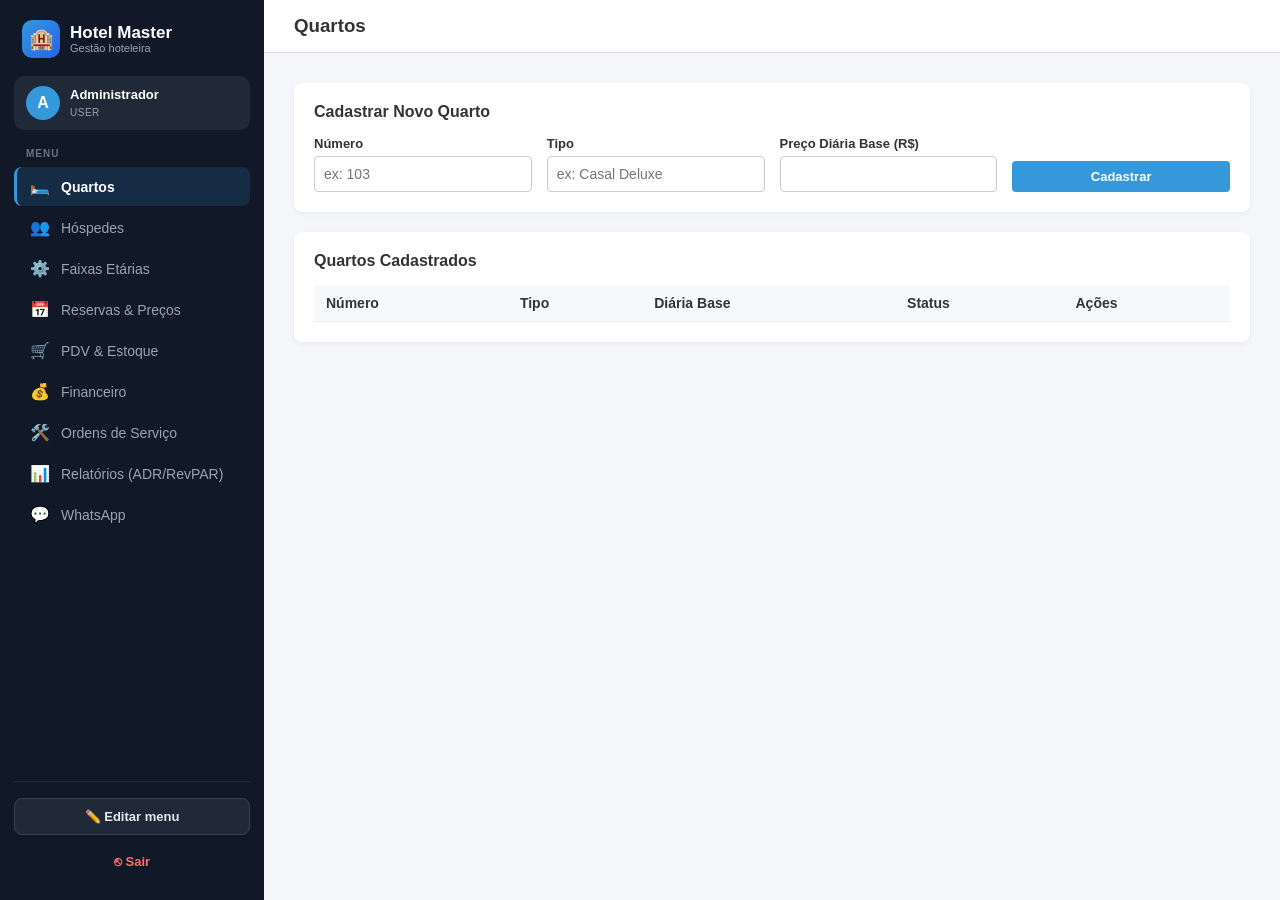
==== Projeto (não deletar)/index.html @ f392bd5d "Add files via upload "PROJETO"" ====
<!DOCTYPE html>
<html lang="pt-BR">
<head>
    <meta charset="UTF-8">
    <meta name="viewport" content="width=device-width, initial-scale=1.0">
    <title>Hotel Master - Gestão Completa</title>
    <style>
        * { box-sizing: border-box; margin: 0; padding: 0; font-family: 'Segoe UI', Tahoma, Geneva, Verdana, sans-serif; }
        body { display: flex; background: #f4f6f9; color: #333; height: 100vh; overflow: hidden; }
        /* ===== Sidebar ===== */
        .sidebar { width: 264px; background: #111827; color: #fff; display: flex; flex-direction: column; padding: 20px 14px; overflow-y: auto; flex-shrink: 0; }
        .brand { display: flex; align-items: center; gap: 10px; padding: 0 8px 18px; }
        .brand-icon { width: 38px; height: 38px; border-radius: 10px; background: linear-gradient(135deg, #3498db, #2563eb); display: flex; align-items: center; justify-content: center; font-size: 20px; }
        .brand-text { font-size: 17px; font-weight: 700; line-height: 1.15; }
        .brand-text small { display: block; font-size: 11px; font-weight: 400; color: #9ca3af; }
        .user-card { display: flex; align-items: center; gap: 10px; background: #1f2937; padding: 10px 12px; border-radius: 10px; margin-bottom: 18px; }
        .user-card .avatar { width: 34px; height: 34px; border-radius: 50%; background: #3498db; display: flex; align-items: center; justify-content: center; font-weight: 700; }
        .user-card strong { font-size: 13px; display: block; }
        .user-card span { font-size: 10px; color: #9ca3af; letter-spacing: .5px; }
        .menu-titulo { font-size: 10px; font-weight: 700; letter-spacing: 1px; text-transform: uppercase; color: #6b7280; padding: 0 12px 8px; }

        .sidebar nav { display: flex; flex-direction: column; gap: 2px; }
        .sidebar nav a { display: flex; align-items: center; gap: 10px; color: #9ca3af; text-decoration: none; padding: 10px 12px; border-radius: 8px; border-left: 3px solid transparent; transition: background .15s, color .15s; font-size: 14px; cursor: pointer; user-select: none; }
        .sidebar nav a:hover { background: #1f2937; color: #fff; }
        .sidebar nav a.active { background: rgba(52,152,219,.16); color: #fff; border-left-color: #3498db; font-weight: 600; }
        .sidebar nav a.oculto { opacity: .45; font-style: italic; }
        .menu-icone { width: 22px; text-align: center; font-size: 16px; }
        .menu-nome { flex: 1; white-space: nowrap; overflow: hidden; text-overflow: ellipsis; }

        /* Controles só aparecem no modo de edição */
        .menu-controls { display: none; gap: 3px; }
        .sidebar.editando .menu-controls { display: flex; }
        .menu-btn { background: rgba(255,255,255,.1); border: none; color: #fff; width: 22px; height: 22px; border-radius: 5px; font-size: 11px; cursor: pointer; display: flex; align-items: center; justify-content: center; }
        .menu-btn:hover:not(:disabled) { background: rgba(255,255,255,.3); }
        .menu-btn:disabled { opacity: .25; cursor: default; }

        .sidebar-footer { margin-top: auto; padding-top: 16px; border-top: 1px solid #1f2937; display: flex; flex-direction: column; gap: 8px; }
        .btn-menu-editar, .btn-menu-restaurar, .btn-sair { width: 100%; padding: 10px; border-radius: 8px; font-size: 13px; font-weight: 600; cursor: pointer; text-align: center; text-decoration: none; border: 1px solid transparent; }
        .btn-menu-editar { background: #1f2937; color: #e5e7eb; border-color: #374151; }
        .btn-menu-editar:hover { background: #374151; }
        .sidebar.editando .btn-menu-editar { background: #3498db; color: #fff; border-color: #3498db; }
        .btn-menu-restaurar { background: transparent; color: #9ca3af; border-color: #374151; font-size: 12px; }
        .btn-menu-restaurar:hover { color: #fff; border-color: #6b7280; }
        .btn-sair { background: transparent; color: #f87171; }
        .btn-sair:hover { background: rgba(248,113,113,.12); }

        .main-content { flex: 1; display: flex; flex-direction: column; overflow-y: auto; }
        header { background: white; padding: 15px 30px; border-bottom: 1px solid #ddd; display: flex; justify-content: space-between; align-items: center; }
        .content-body { padding: 30px; }
        .tab-content { display: none; }
        .tab-content.active { display: block; }
        .card { background: white; padding: 20px; border-radius: 8px; box-shadow: 0 2px 5px rgba(0,0,0,0.05); margin-bottom: 20px; }
        table { width: 100%; border-collapse: collapse; margin-top: 15px; background: white; }
        th, td { padding: 10px 12px; text-align: left; border-bottom: 1px solid #eee; font-size: 14px; }
        th { background: #f8f9fa; color: #333; }
        .badge { padding: 5px 10px; border-radius: 20px; font-size: 11px; font-weight: bold; }
        .badge.disponivel { background: #d4edda; color: #155724; }
        .badge.ocupado { background: #fff3cd; color: #856404; }
        .badge.pendente { background: #f8d7da; color: #721c24; }
        .btn { padding: 8px 14px; border: none; border-radius: 4px; cursor: pointer; font-weight: bold; font-size: 13px; }
        .btn-danger { background: #e74c3c; color: white; }
        .btn-primary { background: #3498db; color: white; }
        .btn-success { background: #2ecc71; color: white; }
        .btn-secondary { background: #7f8c8d; color: white; }
        .form-grid { display: grid; grid-template-columns: repeat(auto-fit, minmax(200px, 1fr)); gap: 15px; margin-top: 15px; }
        .form-group { display: flex; flex-direction: column; }
        .form-group label { margin-bottom: 5px; font-weight: 600; font-size: 13px; }
        .form-group input, .form-group select { padding: 9px; border: 1px solid #ccc; border-radius: 4px; font-size: 14px; width: 100%; }
        .metrics-grid { display: grid; grid-template-columns: repeat(auto-fit, minmax(180px, 1fr)); gap: 15px; margin-top: 15px; }
        .metric-card { background: #f8f9fa; padding: 15px; border-radius: 6px; border-left: 4px solid #3498db; }
        .metric-card h5 { color: #666; font-size: 12px; margin-bottom: 5px; }
        .metric-card p { font-size: 20px; font-weight: bold; color: #333; }
    </style>
</head>
<body>
    <div class="sidebar" id="sidebar">
        <div class="brand">
            <div class="brand-icon">🏨</div>
            <div class="brand-text">Hotel Master<small>Gestão hoteleira</small></div>
        </div>
        <div class="user-card">
            <div class="avatar">A</div>
            <div><strong>Administrador</strong><span>USER</span></div>
        </div>

        <div class="menu-titulo">Menu</div>
        <nav id="menu-lateral">
            <!-- Gerado dinamicamente -->
        </nav>

        <div class="sidebar-footer">
            <button type="button" id="btn-editar-menu" class="btn-menu-editar" onclick="alternarEdicaoMenu()">✏️ Editar menu</button>
            <button type="button" id="btn-restaurar-menu" class="btn-menu-restaurar" style="display:none;" onclick="restaurarMenuPadrao()">↺ Restaurar padrão</button>
            <a href="/logout" class="btn-sair">⎋ Sair</a>
        </div>
    </div>


    <div class="main-content">
        <header>
            <h3 id="page-title">Gerenciamento de Quartos</h3>
        </header>
        <div class="content-body">
            
            <!-- ABA QUARTOS -->
            <div id="tab-quartos" class="tab-content active">
                <div class="card">
                    <h4>Cadastrar Novo Quarto</h4>
                    <form id="form-quarto" onsubmit="criarQuarto(event)" class="form-grid">
                        <div class="form-group"><label>Número</label><input type="text" id="q-numero" placeholder="ex: 103" required></div>
                        <div class="form-group"><label>Tipo</label><input type="text" id="q-tipo" placeholder="ex: Casal Deluxe" required></div>
                        <div class="form-group"><label>Preço Diária Base (R$)</label><input type="number" step="0.01" id="q-preco" required></div>
                        <div class="form-group" style="justify-content: flex-end;"><button type="submit" class="btn btn-primary" style="margin-top: 22px;">Cadastrar</button></div>
                    </form>
                </div>
                <div class="card">
                    <h4>Quartos Cadastrados</h4>
                    <table>
                        <thead><tr><th>Número</th><th>Tipo</th><th>Diária Base</th><th>Status</th><th>Ações</th></tr></thead>
                        <tbody id="tabela-quartos"></tbody>
                    </table>
                </div>
            </div>

            <!-- ABA HÓSPEDES -->
            <div id="tab-hospedes" class="tab-content">
                <div class="card">
                    <h4>Novo Hóspede</h4>
                    <form id="form-hospede" onsubmit="criarHospede(event)" class="form-grid">
                        <div class="form-group"><label>Nome</label><input type="text" id="h-nome" required></div>
                        <div class="form-group"><label>Documento</label><input type="text" id="h-doc"></div>
                        <div class="form-group"><label>Telefone</label><input type="text" id="h-tel"></div>
                        <div class="form-group"><label>E-mail</label><input type="email" id="h-email"></div>
                        <div class="form-group" style="grid-column: span 2;"><button type="submit" class="btn btn-primary">Salvar Hóspede</button></div>
                    </form>
                </div>
                <div class="card">
                    <h4>Hóspedes Cadastrados</h4>
                    <table>
                        <thead><tr><th>Nome</th><th>Documento</th><th>Telefone</th><th>E-mail</th></tr></thead>
                        <tbody id="tabela-hospedes"></tbody>
                    </table>
                </div>
            </div>

            <!-- ABA FAIXAS ETÁRIAS -->
            <div id="tab-faixas" class="tab-content">
                <div class="card">
                    <h4>Cadastrar Faixa Etária</h4>
                    <form id="form-faixa" onsubmit="criarFaixa(event)" class="form-grid">
                        <div class="form-group"><label>Nome (ex: Criança, Adulto, Idoso)</label><input type="text" id="fe-nome" required></div>
                        <div class="form-group"><label>Idade Mínima</label><input type="number" id="fe-min" required></div>
                        <div class="form-group"><label>Idade Máxima</label><input type="number" id="fe-max" required></div>
                        <div class="form-group"><label>Multiplicador de Preço (ex: 0.5 = 50%)</label><input type="number" step="0.01" id="fe-mult" value="1.0" required></div>
                        <div class="form-group" style="justify-content: flex-end;"><button type="submit" class="btn btn-primary" style="margin-top: 22px;">Salvar Faixa</button></div>
                    </form>
                </div>
                <div class="card">
                    <h4>Faixas Etárias Cadastradas</h4>
                    <table>
                        <thead><tr><th>Nome</th><th>Idade</th><th>Multiplicador</th><th>Ações</th></tr></thead>
                        <tbody id="tabela-faixas"></tbody>
                    </table>
                </div>
            </div>

            <!-- ABA RESERVAS -->
            <div id="tab-reservas" class="tab-content">
                <div class="card">
                    <h4>Efetuar Reserva (Com Pessoas e Preços)</h4>
                    <form id="form-reserva" onsubmit="criarReserva(event)" class="form-grid">
                        <div class="form-group"><label>ID Hóspede Principal</label><input type="number" id="r-hospede-id" required></div>
                        <div class="form-group"><label>Número do Quarto</label><input type="text" id="r-quarto-num" required></div>
                        <div class="form-group"><label>Check-in</label><input type="date" id="r-checkin" required></div>
                        <div class="form-group"><label>Check-out</label><input type="date" id="r-checkout" required></div>
                        <div class="form-group"><label>Quantidade de Diárias</label><input type="number" id="r-diarias" value="1" required></div>
                        <div class="form-group" style="grid-column: span 2;">
                            <label>Composição de Hóspedes por Faixa Etária</label>
                            <div id="container-faixas-reserva" style="display: flex; gap: 15px; margin-top: 8px; flex-wrap: wrap;"></div>
                        </div>
                        <div class="form-group" style="grid-column: span 2;"><button type="submit" class="btn btn-primary">Calcular e Salvar Reserva</button></div>
                    </form>
                </div>
                <div class="card">
                    <h4>Lista de Reservas</h4>
                    <table>
                        <thead><tr><th>ID</th><th>Hóspede ID</th><th>Quarto</th><th>Check-in / Out</th><th>Composição</th><th>Diárias</th><th>Total (R$)</th><th>Status</th></tr></thead>
                        <tbody id="tabela-reservas"></tbody>
                    </table>
                </div>
            </div>

            <!-- ABA ESTOQUE & PDV -->
            <div id="tab-estoque" class="tab-content">
                <div class="card">
                    <h4>Adicionar Produto ao Estoque / PDV</h4>
                    <form id="form-estoque" onsubmit="criarEstoque(event)" class="form-grid">
                        <div class="form-group"><label>Nome do Item</label><input type="text" id="e-item" required></div>
                        <div class="form-group"><label>Categoria</label><input type="text" id="e-cat" required></div>
                        <div class="form-group"><label>Quantidade</label><input type="number" id="e-qtd" required></div>
                        <div class="form-group"><label>Preço Unitário (R$)</label><input type="number" step="0.01" id="e-preco" required></div>
                        <div class="form-group" style="justify-content: flex-end;"><button type="submit" class="btn btn-primary" style="margin-top: 22px;">Adicionar</button></div>
                    </form>
                </div>
                <div class="card">
                    <h4>Itens em Estoque</h4>
                    <table>
                        <thead><tr><th>Item</th><th>Categoria</th><th>Quantidade</th><th>Preço Unitário</th><th>Ações</th></tr></thead>
                        <tbody id="tabela-estoque"></tbody>
                    </table>
                </div>
            </div>

            <!-- ABA FINANCEIRO -->
            <div id="tab-financeiro" class="tab-content">
                <div class="card">
                    <h4>Novo Lançamento Financeiro (Caixa)</h4>
                    <form id="form-financeiro" onsubmit="criarFinanceiro(event)" class="form-grid">
                        <div class="form-group">
                            <label>Tipo</label>
                            <select id="f-tipo"><option value="ENTRADA">ENTRADA</option><option value="SAIDA">SAÍDA</option></select>
                        </div>
                        <div class="form-group"><label>Descrição</label><input type="text" id="f-desc" required></div>
                        <div class="form-group"><label>Valor (R$)</label><input type="number" step="0.01" id="f-valor" required></div>
                        <div class="form-group"><label>Categoria</label><input type="text" id="f-cat" value="Geral" required></div>
                        <div class="form-group" style="justify-content: flex-end;"><button type="submit" class="btn btn-primary" style="margin-top: 22px;">Lançar</button></div>
                    </form>
                </div>
                <div class="card">
                    <h4>Fluxo de Caixa</h4>
                    <table>
                        <thead><tr><th>Data</th><th>Tipo</th><th>Descrição</th><th>Categoria</th><th>Valor</th></tr></thead>
                        <tbody id="tabela-financeiro"></tbody>
                    </table>
                </div>
            </div>

            <!-- ABA ORDENS DE SERVIÇO -->
            <div id="tab-ordens" class="tab-content">
                <div class="card">
                    <h4>Nova Ordem de Serviço</h4>
                    <form id="form-ordem" onsubmit="criarOrdem(event)" class="form-grid">
                        <div class="form-group"><label>Quarto</label><input type="text" id="os-quarto" placeholder="ex: 101" required></div>
                        <div class="form-group">
                            <label>Tipo</label>
                            <select id="os-tipo"><option value="Limpeza">Limpeza</option><option value="Manutenção Elétrica">Manutenção Elétrica</option><option value="Manutenção Hidráulica">Manutenção Hidráulica</option><option value="Outros">Outros</option></select>
                        </div>
                        <div class="form-group"><label>Descrição</label><input type="text" id="os-desc" required></div>
                        <div class="form-group" style="justify-content: flex-end;"><button type="submit" class="btn btn-primary" style="margin-top: 22px;">Criar OS</button></div>
                    </form>
                </div>
                <div class="card">
                    <h4>Ordens de Serviço</h4>
                    <table>
                        <thead><tr><th>ID</th><th>Quarto</th><th>Tipo</th><th>Descrição</th><th>Status</th><th>Ação</th></tr></thead>
                        <tbody id="tabela-ordens"></tbody>
                    </table>
                </div>
            </div>

            <!-- ABA RELATÓRIOS -->
            <div id="tab-relatorios" class="tab-content">
                <div class="card">
                    <h4>Relatórios Gerenciais Avançados</h4>
                    <div class="metrics-grid" id="dados-relatorio">Carregando métricas...</div>
                </div>
            </div>

            <!-- ABA WHATSAPP -->
            <div id="tab-whatsapp" class="tab-content">
                <div class="card">
                    <h4>Central de Mensagens WhatsApp</h4>
                    <div class="form-grid">
                        <div class="form-group"><label>Telefone do Hóspede (com DDD)</label><input type="text" id="wa-tel" placeholder="5561999999999"></div>
                        <div class="form-group" style="grid-column: span 2;">
                            <label>Modelo de Mensagem</label>
                            <select id="wa-template" onchange="preencherTemplateWhatsApp()">
                                <option value="Olá! Sua reserva no Hotel Master está confirmada. Aguardamos sua visita!">Confirmação de Reserva</option>
                                <option value="Olá! Lembramos que seu check-out é amanhã. Tenha uma excelente estadia!">Lembrete de Check-out</option>
                                <option value="Olá! Agradecemos sua estadia no Hotel Master. Esperamos vê-lo em breve!">Agradecimento Pós-Estadia</option>
                            </select>
                        </div>
                        <div class="form-group" style="grid-column: span 2;"><label>Mensagem Personalizada</label><input type="text" id="wa-msg"></div>
                        <div class="form-group"><button type="button" class="btn btn-success" onclick="enviarWhatsApp()">Enviar via WhatsApp</button></div>
                    </div>
                </div>
            </div>

        </div>
    </div>

    <script>
        let faixasGlobais = [];

        // ===== Menu lateral personalizável =====
        const MENU_KEY = 'hotel_master_menu_v2';
        let abaAtual = 'quartos';
        let menuEditando = false;

        const menuItensPadrao = [
            { id: 'quartos',    icone: '🛏️', nome: 'Quartos',               visivel: true },
            { id: 'hospedes',   icone: '👥', nome: 'Hóspedes',              visivel: true },
            { id: 'faixas',     icone: '⚙️', nome: 'Faixas Etárias',        visivel: true },
            { id: 'reservas',   icone: '📅', nome: 'Reservas & Preços',     visivel: true },
            { id: 'estoque',    icone: '🛒', nome: 'PDV & Estoque',         visivel: true },
            { id: 'financeiro', icone: '💰', nome: 'Financeiro',            visivel: true },
            { id: 'ordens',     icone: '🛠️', nome: 'Ordens de Serviço',     visivel: true },
            { id: 'relatorios', icone: '📊', nome: 'Relatórios (ADR/RevPAR)', visivel: true },
            { id: 'whatsapp',   icone: '💬', nome: 'WhatsApp',              visivel: true }
        ];

        function lerJsonLocal(chave) {
            try { return JSON.parse(localStorage.getItem(chave)); } catch (e) { return null; }
        }

        // Junta o que está salvo com o padrão: mantém ordem/visibilidade/nome salvos
        // e acrescenta automaticamente itens novos que ainda não existiam no salvo.
        function obterMenuConfig() {
            let salvo = lerJsonLocal(MENU_KEY);
            if (!Array.isArray(salvo)) salvo = lerJsonLocal('hotel_master_menu'); // migra o formato antigo
            const padrao = JSON.parse(JSON.stringify(menuItensPadrao));
            if (!Array.isArray(salvo)) return padrao;

            const resultado = [];
            salvo.forEach(s => {
                const p = padrao.find(x => x.id === s.id);
                if (!p) return;
                const nomePersonalizado = (s.icone && typeof s.nome === 'string' && s.nome.trim()) ? s.nome.trim() : p.nome;
                resultado.push({ ...p, nome: nomePersonalizado, visivel: s.visivel !== false });
            });
            padrao.forEach(p => { if (!resultado.some(r => r.id === p.id)) resultado.push(p); });
            return resultado;
        }

        function salvarMenuConfig(menu) {
            localStorage.setItem(MENU_KEY, JSON.stringify(menu));
            renderizarMenu();
        }

        function criarBotaoMenu(texto, titulo, desabilitado, acao) {
            const b = document.createElement('button');
            b.type = 'button';
            b.className = 'menu-btn';
            b.textContent = texto;
            b.title = titulo;
            b.disabled = desabilitado;
            b.addEventListener('click', (ev) => { ev.stopPropagation(); acao(); });
            return b;
        }

        function renderizarMenu() {
            const menu = obterMenuConfig();
            const nav = document.getElementById('menu-lateral');
            nav.innerHTML = '';

            menu.forEach((item, index) => {
                if (!item.visivel && !menuEditando) return;

                const a = document.createElement('a');
                a.dataset.id = item.id;
                if (item.id === abaAtual && item.visivel) a.classList.add('active');
                if (!item.visivel) a.classList.add('oculto');

                const icone = document.createElement('span');
                icone.className = 'menu-icone';
                icone.textContent = item.icone;

                const nome = document.createElement('span');
                nome.className = 'menu-nome';
                nome.textContent = item.nome;

                const controles = document.createElement('div');
                controles.className = 'menu-controls';
                controles.appendChild(criarBotaoMenu('▲', 'Subir', index === 0, () => moverMenu(index, -1)));
                controles.appendChild(criarBotaoMenu('▼', 'Descer', index === menu.length - 1, () => moverMenu(index, 1)));
                controles.appendChild(criarBotaoMenu('✎', 'Renomear', false, () => renomearMenu(index)));
                controles.appendChild(item.visivel
                    ? criarBotaoMenu('✕', 'Ocultar', false, () => alternarVisibilidadeMenu(index))
                    : criarBotaoMenu('＋', 'Mostrar', false, () => alternarVisibilidadeMenu(index)));

                a.append(icone, nome, controles);
                a.addEventListener('click', () => { if (item.visivel) switchTab(item.id); });
                nav.appendChild(a);
            });
        }

        function moverMenu(index, direcao) {
            const menu = obterMenuConfig();
            const novoIndex = index + direcao;
            if (novoIndex < 0 || novoIndex >= menu.length) return;
            [menu[index], menu[novoIndex]] = [menu[novoIndex], menu[index]];
            salvarMenuConfig(menu);
        }

        function alternarVisibilidadeMenu(index) {
            const menu = obterMenuConfig();
            menu[index].visivel = !menu[index].visivel;
            salvarMenuConfig(menu);
        }

        function renomearMenu(index) {
            const menu = obterMenuConfig();
            const novo = prompt('Novo nome para este item do menu:', menu[index].nome);
            if (novo === null) return;
            const limpo = novo.trim();
            if (!limpo) return;
            menu[index].nome = limpo.slice(0, 40);
            salvarMenuConfig(menu);
            atualizarTituloPagina();
        }

        function alternarEdicaoMenu() {
            menuEditando = !menuEditando;
            document.getElementById('sidebar').classList.toggle('editando', menuEditando);
            document.getElementById('btn-editar-menu').textContent = menuEditando ? '✔ Concluir edição' : '✏️ Editar menu';
            document.getElementById('btn-restaurar-menu').style.display = menuEditando ? 'block' : 'none';
            renderizarMenu();
        }

        function restaurarMenuPadrao() {
            if (!confirm('Restaurar o menu para a ordem e os nomes originais?')) return;
            localStorage.removeItem(MENU_KEY);
            localStorage.removeItem('hotel_master_menu');
            switchTab('quartos');
        }

        function atualizarTituloPagina() {
            const item = obterMenuConfig().find(i => i.id === abaAtual);
            document.getElementById('page-title').innerText = item ? item.nome : 'Painel';
        }

        function switchTab(tabName) {
            abaAtual = tabName;
            document.querySelectorAll('.tab-content').forEach(t => t.classList.remove('active'));
            const aba = document.getElementById('tab-' + tabName);
            if (aba) aba.classList.add('active');
            atualizarTituloPagina();
            renderizarMenu(); // atualiza o item destacado

            if(tabName === 'quartos') carregarQuartos();
            if(tabName === 'hospedes') carregarHospedes();
            if(tabName === 'faixas') carregarFaixas();
            if(tabName === 'reservas') { carregarFaixasParaReserva(); carregarReservas(); }
            if(tabName === 'estoque') carregarEstoque();
            if(tabName === 'financeiro') carregarFinanceiro();
            if(tabName === 'ordens') carregarOrdens();
            if(tabName === 'relatorios') carregarRelatorios();
            if(tabName === 'whatsapp') preencherTemplateWhatsApp();
        }

        async function carregarQuartos() {
            const res = await fetch('/api/quartos');
            const data = await res.json();
            const tbody = document.getElementById('tabela-quartos');
            tbody.innerHTML = '';
            data.forEach(q => {
                tbody.innerHTML += `<tr>
                    <td><b>${q.numero}</b></td>
                    <td>${q.tipo}</td>
                    <td>R$ ${q.preco_diaria.toFixed(2)}</td>
                    <td><span class="badge ${q.status.toLowerCase()}">${q.status}</span></td>
                    <td><button class="btn btn-danger" onclick="deletarQuarto('${q.numero}')">Excluir</button></td>
                </tr>`;
            });
        }

        async function criarQuarto(e) {
            e.preventDefault();
            await fetch('/api/quartos', {
                method: 'POST',
                headers: { 'Content-Type': 'application/json' },
                body: JSON.stringify({
                    numero: document.getElementById('q-numero').value,
                    tipo: document.getElementById('q-tipo').value,
                    preco_diaria: parseFloat(document.getElementById('q-preco').value),
                    status: 'DISPONIVEL'
                })
            });
            document.getElementById('form-quarto').reset();
            carregarQuartos();
        }

        async function deletarQuarto(numero) {
            if(!confirm('Deseja excluir este quarto?')) return;
            await fetch(`/api/quartos/${numero}`, { method: 'DELETE' });
            carregarQuartos();
        }

        async function carregarHospedes() {
            const res = await fetch('/api/hospedes');
            const data = await res.json();
            const tbody = document.getElementById('tabela-hospedes');
            tbody.innerHTML = '';
            data.forEach(h => {
                tbody.innerHTML += `<tr><td>${h.nome}</td><td>${h.documento || '-'}</td><td>${h.telefone || '-'}</td><td>${h.email || '-'}</td></tr>`;
            });
        }

        async function criarHospede(e) {
            e.preventDefault();
            await fetch('/api/hospedes', {
                method: 'POST',
                headers: { 'Content-Type': 'application/json' },
                body: JSON.stringify({
                    nome: document.getElementById('h-nome').value,
                    documento: document.getElementById('h-doc').value,
                    telefone: document.getElementById('h-tel').value,
                    email: document.getElementById('h-email').value
                })
            });
            document.getElementById('form-hospede').reset();
            carregarHospedes();
        }

        async function carregarFaixas() {
            const res = await fetch('/api/faixas_etarias');
            faixasGlobais = await res.json();
            const tbody = document.getElementById('tabela-faixas');
            tbody.innerHTML = '';
            faixasGlobais.forEach(f => {
                tbody.innerHTML += `<tr>
                    <td><b>${f.nome}</b></td>
                    <td>${f.idade_min} a ${f.idade_max} anos</td>
                    <td>${f.multiplicador}x</td>
                    <td><button class="btn btn-danger" onclick="deletarFaixa(${f.id})">Excluir</button></td>
                </tr>`;
            });
        }

        async function criarFaixa(e) {
            e.preventDefault();
            await fetch('/api/faixas_etarias', {
                method: 'POST',
                headers: { 'Content-Type': 'application/json' },
                body: JSON.stringify({
                    nome: document.getElementById('fe-nome').value,
                    idade_min: parseInt(document.getElementById('fe-min').value),
                    idade_max: parseInt(document.getElementById('fe-max').value),
                    multiplicador: parseFloat(document.getElementById('fe-mult').value)
                })
            });
            document.getElementById('form-faixa').reset();
            carregarFaixas();
        }

        async function deletarFaixa(id) {
            if(!confirm('Deseja excluir esta faixa etária?')) return;
            await fetch(`/api/faixas_etarias/${id}`, { method: 'DELETE' });
            carregarFaixas();
        }

        async function carregarFaixasParaReserva() {
            const res = await fetch('/api/faixas_etarias');
            faixasGlobais = await res.json();
            const container = document.getElementById('container-faixas-reserva');
            container.innerHTML = '';
            faixasGlobais.forEach(f => {
                container.innerHTML += `
                    <div style="flex: 1; min-width: 120px;">
                        <label style="font-size: 12px;">${f.nome} (${f.multiplicador}x)</label>
                        <input type="number" class="faixa-input" data-id="${f.id}" value="${f.nome.toLowerCase() === 'adulto' ? 1 : 0}" min="0">
                    </div>
                `;
            });
        }

        async function criarReserva(e) {
            e.preventDefault();
            const composicao = [];
            document.querySelectorAll('.faixa-input').forEach(inp => {
                composicao.push({ faixa_id: parseInt(inp.getAttribute('data-id')), quantidade: parseInt(inp.value) });
            });

            const res = await fetch('/api/reservas', {
                method: 'POST',
                headers: { 'Content-Type': 'application/json' },
                body: JSON.stringify({
                    hospede_id: parseInt(document.getElementById('r-hospede-id').value),
                    quarto_numero: document.getElementById('r-quarto-num').value,
                    check_in: document.getElementById('r-checkin').value,
                    check_out: document.getElementById('r-checkout').value,
                    diarias: parseInt(document.getElementById('r-diarias').value),
                    composicao: composicao
                })
            });
            const data = await res.json();
            if(res.ok) {
                alert(`Reserva efetuada com sucesso! Valor Total: R$ ${data.valor_total.toFixed(2)}`);
                document.getElementById('form-reserva').reset();
                carregarReservas();
            } else {
                alert('Erro ao criar reserva: ' + (data.erro || 'Erro desconhecido'));
            }
        }

        async function carregarReservas() {
            const res = await fetch('/api/reservas');
            const data = await res.json();
            const tbody = document.getElementById('tabela-reservas');
            tbody.innerHTML = '';
            data.forEach(r => {
                tbody.innerHTML += `<tr>
                    <td>${r.id}</td>
                    <td>${r.hospede_id} (${r.hospede_nome || 'N/D'})</td>
                    <td><b>${r.quarto_numero}</b></td>
                    <td>${r.check_in} até ${r.check_out}</td>
                    <td>${r.detalhes_pessoas}</td>
                    <td>${r.diarias}</td>
                    <td>R$ ${r.valor_total.toFixed(2)}</td>
                    <td><span class="badge ${r.status_pagamento.toLowerCase()}">${r.status_pagamento}</span></td>
                </tr>`;
            });
        }

        async function carregarEstoque() {
            const res = await fetch('/api/estoque');
            const data = await res.json();
            const tbody = document.getElementById('tabela-estoque');
            tbody.innerHTML = '';
            data.forEach(i => {
                tbody.innerHTML += `<tr>
                    <td><b>${i.item}</b></td>
                    <td>${i.categoria}</td>
                    <td>${i.quantidade}</td>
                    <td>R$ ${i.preco_unitario.toFixed(2)}</td>
                    <td><button class="btn btn-danger" onclick="deletarEstoque(${i.id})">Excluir</button></td>
                </tr>`;
            });
        }

        async function criarEstoque(e) {
            e.preventDefault();
            await fetch('/api/estoque', {
                method: 'POST',
                headers: { 'Content-Type': 'application/json' },
                body: JSON.stringify({
                    item: document.getElementById('e-item').value,
                    categoria: document.getElementById('e-cat').value,
                    quantidade: parseInt(document.getElementById('e-qtd').value),
                    preco_unitario: parseFloat(document.getElementById('e-preco').value)
                })
            });
            document.getElementById('form-estoque').reset();
            carregarEstoque();
        }

        async function deletarEstoque(id) {
            if(!confirm('Remover item?')) return;
            await fetch(`/api/estoque/${id}`, { method: 'DELETE' });
            carregarEstoque();
        }

        async function carregarFinanceiro() {
            const res = await fetch('/api/financeiro');
            const data = await res.json();
            const tbody = document.getElementById('tabela-financeiro');
            tbody.innerHTML = '';
            data.forEach(f => {
                tbody.innerHTML += `<tr>
                    <td>${f.data}</td>
                    <td><b>${f.tipo}</b></td>
                    <td>${f.descricao}</td>
                    <td>${f.categoria}</td>
                    <td style="color: ${f.tipo === 'ENTRADA' ? 'green' : 'red'};">R$ ${f.valor.toFixed(2)}</td>
                </tr>`;
            });
        }

        async function criarFinanceiro(e) {
            e.preventDefault();
            await fetch('/api/financeiro', {
                method: 'POST',
                headers: { 'Content-Type': 'application/json' },
                body: JSON.stringify({
                    tipo: document.getElementById('f-tipo').value,
                    descricao: document.getElementById('f-desc').value,
                    valor: parseFloat(document.getElementById('f-valor').value),
                    categoria: document.getElementById('f-cat').value
                })
            });
            document.getElementById('form-financeiro').reset();
            carregarFinanceiro();
        }

        async function carregarOrdens() {
            const res = await fetch('/api/ordens');
            const data = await res.json();
            const tbody = document.getElementById('tabela-ordens');
            tbody.innerHTML = '';
            data.forEach(o => {
                tbody.innerHTML += `<tr>
                    <td>${o.id}</td>
                    <td><b>${o.quarto}</b></td>
                    <td>${o.tipo}</td>
                    <td>${o.descricao}</td>
                    <td><span class="badge ${o.status === 'CONCLUIDA' ? 'disponivel' : 'pendente'}">${o.status}</span></td>
                    <td>${o.status !== 'CONCLUIDA' ? `<button class="btn btn-success" onclick="concluirOrdem(${o.id})">Concluir</button>` : '-'}</td>
                </tr>`;
            });
        }

        async function criarOrdem(e) {
            e.preventDefault();
            await fetch('/api/ordens', {
                method: 'POST',
                headers: { 'Content-Type': 'application/json' },
                body: JSON.stringify({
                    quarto: document.getElementById('os-quarto').value,
                    tipo: document.getElementById('os-tipo').value,
                    descricao: document.getElementById('os-desc').value
                })
            });
            document.getElementById('form-ordem').reset();
            carregarOrdens();
        }

        async function concluirOrdem(id) {
            await fetch(`/api/ordens/${id}/status`, {
                method: 'PUT',
                headers: { 'Content-Type': 'application/json' },
                body: JSON.stringify({ status: 'CONCLUIDA' })
            });
            carregarOrdens();
        }

        async function carregarRelatorios() {
            const res = await fetch('/api/relatorios');
            const data = await res.json();
            document.getElementById('dados-relatorio').innerHTML = `
                <div class="metric-card"><h5>Total de Quartos</h5><p>${data.total_quartos}</p></div>
                <div class="metric-card"><h5>Quartos Ocupados</h5><p>${data.quartos_ocupados}</p></div>
                <div class="metric-card"><h5>Taxa de Ocupação</h5><p>${data.taxa_ocupacao}%</p></div>
                <div class="metric-card"><h5>Receita Total</h5><p>R$ ${data.receita_total.toFixed(2)}</p></div>
                <div class="metric-card"><h5>ADR (Diária Média)</h5><p>R$ ${data.adr.toFixed(2)}</p></div>
                <div class="metric-card"><h5>RevPAR</h5><p>R$ ${data.revpar.toFixed(2)}</p></div>
            `;
        }

        function preencherTemplateWhatsApp() {
            document.getElementById('wa-msg').value = document.getElementById('wa-template').value;
        }

        function enviarWhatsApp() {
            const tel = document.getElementById('wa-tel').value.trim();
            const msg = encodeURIComponent(document.getElementById('wa-msg').value);
            if(!tel) { alert('Informe o telefone!'); return; }
            window.open(`https://api.whatsapp.com/send?phone=${tel}&text=${msg}`, '_blank');
        }

        // Inicialização
        // Abre na primeira aba visível do menu (respeitando a ordem personalizada)
        const primeiraAba = obterMenuConfig().find(i => i.visivel);
        switchTab(primeiraAba ? primeiraAba.id : 'quartos');
    </script>
</body>
</html>
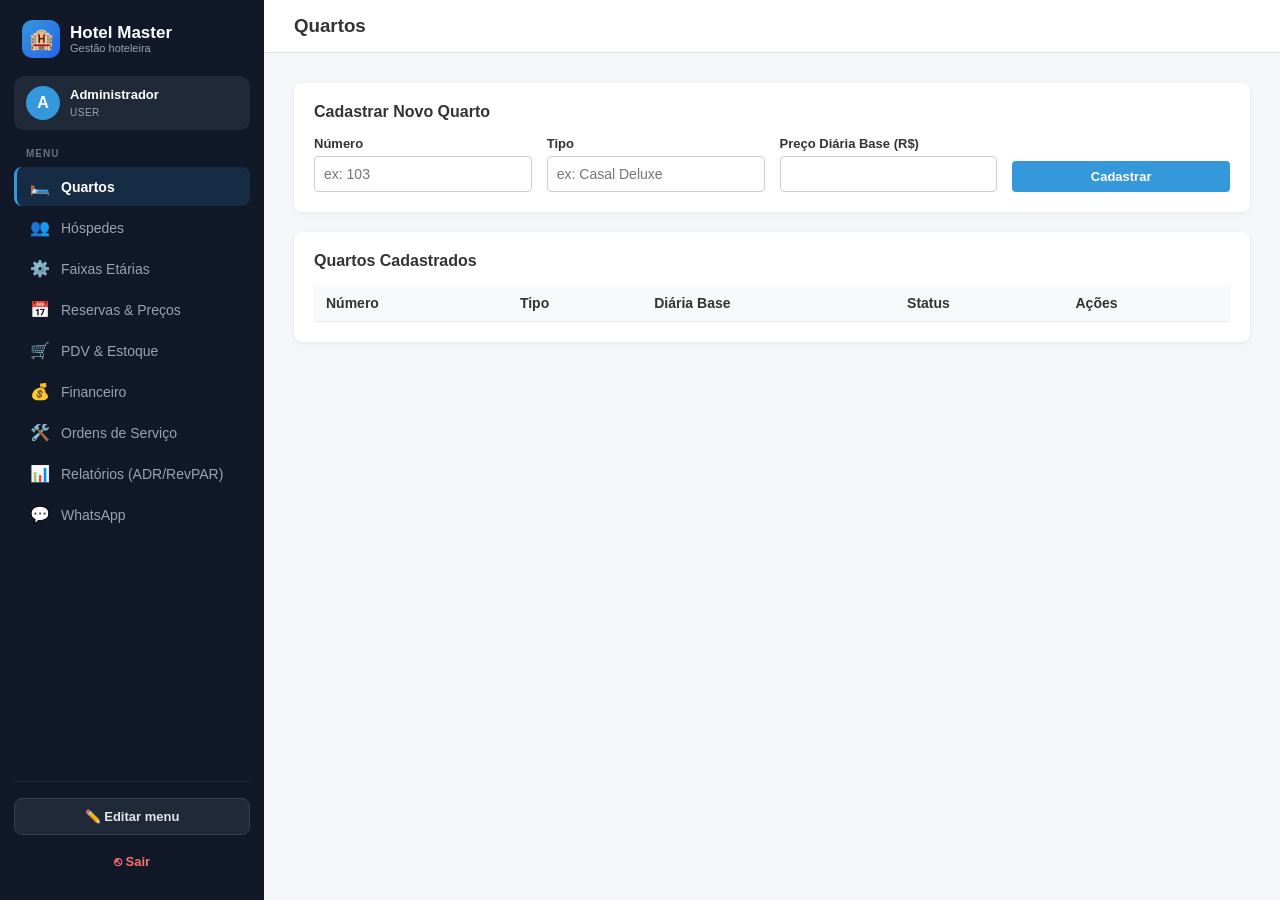
==== commit 37207a1a: "Adiciona proteção CSRF às operações do painel" ====
--- a/Projeto (não deletar)/index.html
+++ b/Projeto (não deletar)/index.html
@@ -290,6 +290,18 @@
     </div>
 
     <script>
+        const CSRF_TOKEN = document.querySelector('meta[name="csrf-token"]')?.getAttribute('content') || '';
+        const ORIGINAL_FETCH = window.fetch.bind(window);
+        window.fetch = function(input, init = {}) {
+            const method = (init.method || 'GET').toUpperCase();
+            if (['POST','PUT','PATCH','DELETE'].includes(method)) {
+                const headers = new Headers(init.headers || {});
+                if (CSRF_TOKEN) headers.set('X-CSRFToken', CSRF_TOKEN);
+                init = { ...init, headers };
+            }
+            return ORIGINAL_FETCH(input, init);
+        };
+
         let faixasGlobais = [];
 
         // ===== Menu lateral personalizável =====
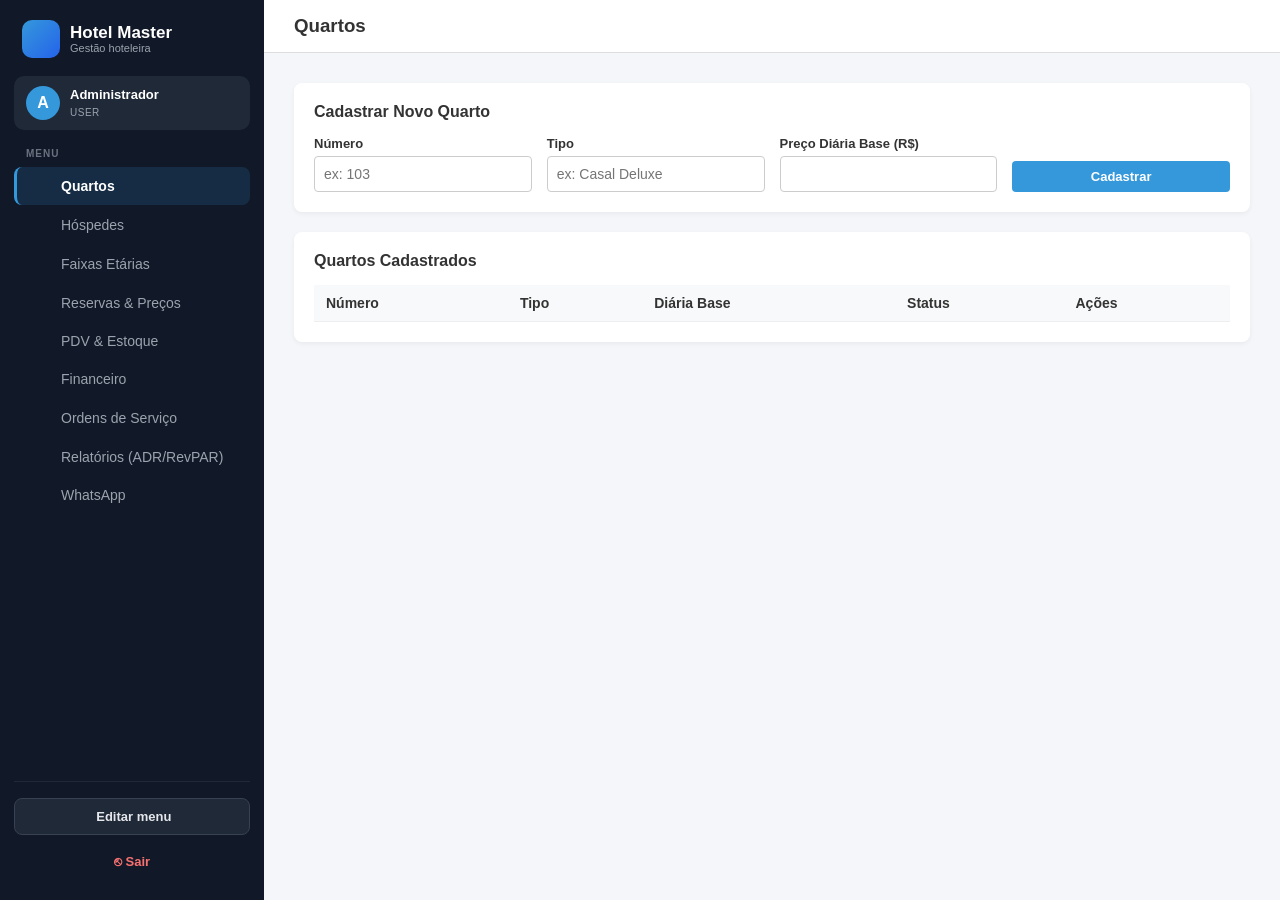
==== commit eb5f88ac: "Remove emojis da interface legada" ====
--- a/Projeto (não deletar)/index.html
+++ b/Projeto (não deletar)/index.html
@@ -75,7 +75,7 @@
 <body>
     <div class="sidebar" id="sidebar">
         <div class="brand">
-            <div class="brand-icon">🏨</div>
+            <div class="brand-icon"></div>
             <div class="brand-text">Hotel Master<small>Gestão hoteleira</small></div>
         </div>
         <div class="user-card">
@@ -89,7 +89,7 @@
         </nav>
 
         <div class="sidebar-footer">
-            <button type="button" id="btn-editar-menu" class="btn-menu-editar" onclick="alternarEdicaoMenu()">✏️ Editar menu</button>
+            <button type="button" id="btn-editar-menu" class="btn-menu-editar" onclick="alternarEdicaoMenu()">️ Editar menu</button>
             <button type="button" id="btn-restaurar-menu" class="btn-menu-restaurar" style="display:none;" onclick="restaurarMenuPadrao()">↺ Restaurar padrão</button>
             <a href="/logout" class="btn-sair">⎋ Sair</a>
         </div>
@@ -310,15 +310,15 @@
         let menuEditando = false;
 
         const menuItensPadrao = [
-            { id: 'quartos',    icone: '🛏️', nome: 'Quartos',               visivel: true },
-            { id: 'hospedes',   icone: '👥', nome: 'Hóspedes',              visivel: true },
-            { id: 'faixas',     icone: '⚙️', nome: 'Faixas Etárias',        visivel: true },
-            { id: 'reservas',   icone: '📅', nome: 'Reservas & Preços',     visivel: true },
-            { id: 'estoque',    icone: '🛒', nome: 'PDV & Estoque',         visivel: true },
-            { id: 'financeiro', icone: '💰', nome: 'Financeiro',            visivel: true },
-            { id: 'ordens',     icone: '🛠️', nome: 'Ordens de Serviço',     visivel: true },
-            { id: 'relatorios', icone: '📊', nome: 'Relatórios (ADR/RevPAR)', visivel: true },
-            { id: 'whatsapp',   icone: '💬', nome: 'WhatsApp',              visivel: true }
+            { id: 'quartos',    icone: '️', nome: 'Quartos',               visivel: true },
+            { id: 'hospedes',   icone: '', nome: 'Hóspedes',              visivel: true },
+            { id: 'faixas',     icone: '️', nome: 'Faixas Etárias',        visivel: true },
+            { id: 'reservas',   icone: '', nome: 'Reservas & Preços',     visivel: true },
+            { id: 'estoque',    icone: '', nome: 'PDV & Estoque',         visivel: true },
+            { id: 'financeiro', icone: '', nome: 'Financeiro',            visivel: true },
+            { id: 'ordens',     icone: '️', nome: 'Ordens de Serviço',     visivel: true },
+            { id: 'relatorios', icone: '', nome: 'Relatórios (ADR/RevPAR)', visivel: true },
+            { id: 'whatsapp',   icone: '', nome: 'WhatsApp',              visivel: true }
         ];
 
         function lerJsonLocal(chave) {
@@ -385,7 +385,7 @@
                 controles.className = 'menu-controls';
                 controles.appendChild(criarBotaoMenu('▲', 'Subir', index === 0, () => moverMenu(index, -1)));
                 controles.appendChild(criarBotaoMenu('▼', 'Descer', index === menu.length - 1, () => moverMenu(index, 1)));
-                controles.appendChild(criarBotaoMenu('✎', 'Renomear', false, () => renomearMenu(index)));
+                controles.appendChild(criarBotaoMenu('', 'Renomear', false, () => renomearMenu(index)));
                 controles.appendChild(item.visivel
                     ? criarBotaoMenu('✕', 'Ocultar', false, () => alternarVisibilidadeMenu(index))
                     : criarBotaoMenu('＋', 'Mostrar', false, () => alternarVisibilidadeMenu(index)));
@@ -424,7 +424,7 @@
         function alternarEdicaoMenu() {
             menuEditando = !menuEditando;
             document.getElementById('sidebar').classList.toggle('editando', menuEditando);
-            document.getElementById('btn-editar-menu').textContent = menuEditando ? '✔ Concluir edição' : '✏️ Editar menu';
+            document.getElementById('btn-editar-menu').textContent = menuEditando ? ' Concluir edição' : '️ Editar menu';
             document.getElementById('btn-restaurar-menu').style.display = menuEditando ? 'block' : 'none';
             renderizarMenu();
         }
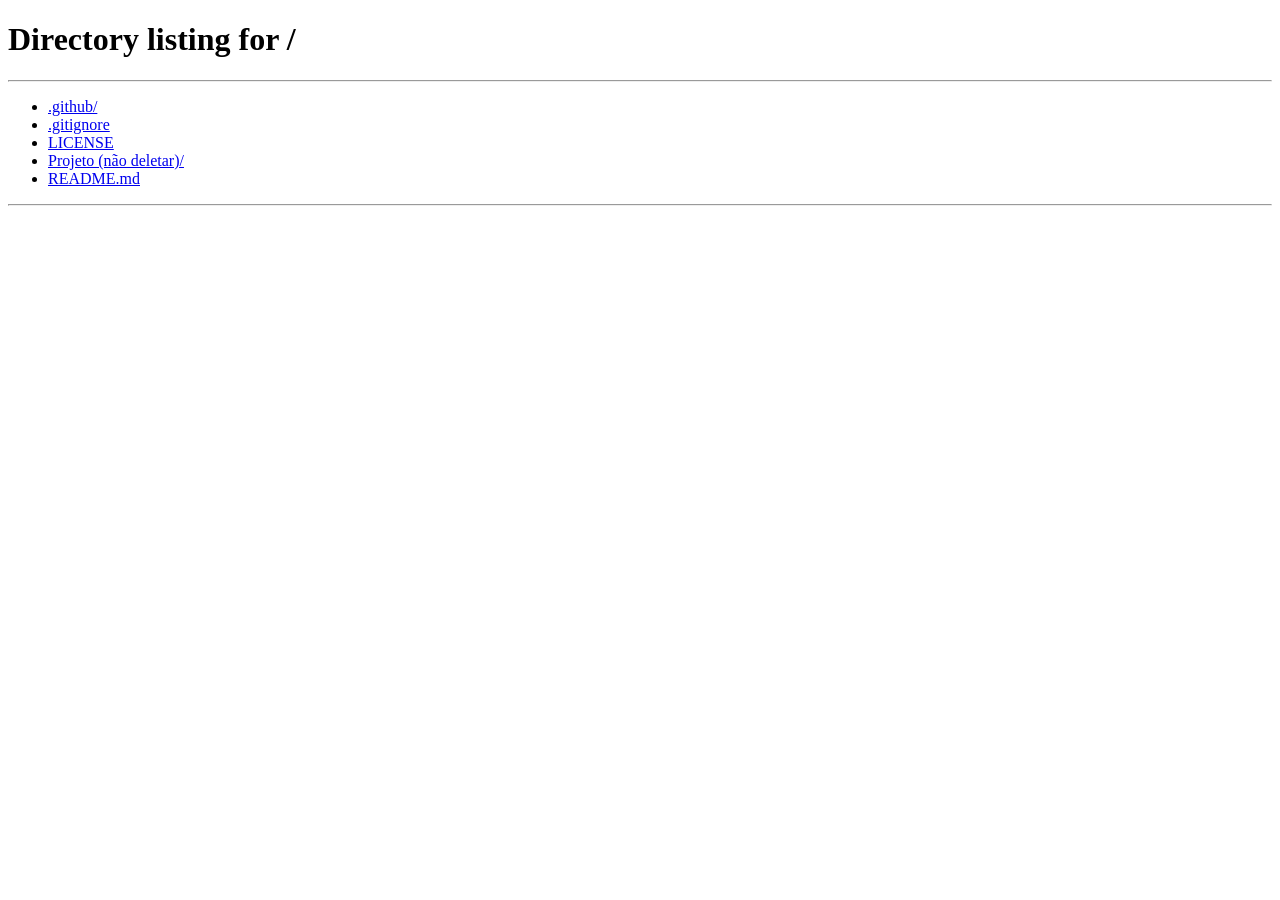
==== commit 861bd16a: "Atualiza documentação e configuração do SaaS" ====
--- a/Projeto (não deletar)/index.html
+++ b/Projeto (não deletar)/index.html
@@ -1,768 +1,16 @@
-<!DOCTYPE html>
+<!doctype html>
 <html lang="pt-BR">
 <head>
-    <meta charset="UTF-8">
-    <meta name="viewport" content="width=device-width, initial-scale=1.0">
-    <title>Hotel Master - Gestão Completa</title>
-    <style>
-        * { box-sizing: border-box; margin: 0; padding: 0; font-family: 'Segoe UI', Tahoma, Geneva, Verdana, sans-serif; }
-        body { display: flex; background: #f4f6f9; color: #333; height: 100vh; overflow: hidden; }
-        /* ===== Sidebar ===== */
-        .sidebar { width: 264px; background: #111827; color: #fff; display: flex; flex-direction: column; padding: 20px 14px; overflow-y: auto; flex-shrink: 0; }
-        .brand { display: flex; align-items: center; gap: 10px; padding: 0 8px 18px; }
-        .brand-icon { width: 38px; height: 38px; border-radius: 10px; background: linear-gradient(135deg, #3498db, #2563eb); display: flex; align-items: center; justify-content: center; font-size: 20px; }
-        .brand-text { font-size: 17px; font-weight: 700; line-height: 1.15; }
-        .brand-text small { display: block; font-size: 11px; font-weight: 400; color: #9ca3af; }
-        .user-card { display: flex; align-items: center; gap: 10px; background: #1f2937; padding: 10px 12px; border-radius: 10px; margin-bottom: 18px; }
-        .user-card .avatar { width: 34px; height: 34px; border-radius: 50%; background: #3498db; display: flex; align-items: center; justify-content: center; font-weight: 700; }
-        .user-card strong { font-size: 13px; display: block; }
-        .user-card span { font-size: 10px; color: #9ca3af; letter-spacing: .5px; }
-        .menu-titulo { font-size: 10px; font-weight: 700; letter-spacing: 1px; text-transform: uppercase; color: #6b7280; padding: 0 12px 8px; }
-
-        .sidebar nav { display: flex; flex-direction: column; gap: 2px; }
-        .sidebar nav a { display: flex; align-items: center; gap: 10px; color: #9ca3af; text-decoration: none; padding: 10px 12px; border-radius: 8px; border-left: 3px solid transparent; transition: background .15s, color .15s; font-size: 14px; cursor: pointer; user-select: none; }
-        .sidebar nav a:hover { background: #1f2937; color: #fff; }
-        .sidebar nav a.active { background: rgba(52,152,219,.16); color: #fff; border-left-color: #3498db; font-weight: 600; }
-        .sidebar nav a.oculto { opacity: .45; font-style: italic; }
-        .menu-icone { width: 22px; text-align: center; font-size: 16px; }
-        .menu-nome { flex: 1; white-space: nowrap; overflow: hidden; text-overflow: ellipsis; }
-
-        /* Controles só aparecem no modo de edição */
-        .menu-controls { display: none; gap: 3px; }
-        .sidebar.editando .menu-controls { display: flex; }
-        .menu-btn { background: rgba(255,255,255,.1); border: none; color: #fff; width: 22px; height: 22px; border-radius: 5px; font-size: 11px; cursor: pointer; display: flex; align-items: center; justify-content: center; }
-        .menu-btn:hover:not(:disabled) { background: rgba(255,255,255,.3); }
-        .menu-btn:disabled { opacity: .25; cursor: default; }
-
-        .sidebar-footer { margin-top: auto; padding-top: 16px; border-top: 1px solid #1f2937; display: flex; flex-direction: column; gap: 8px; }
-        .btn-menu-editar, .btn-menu-restaurar, .btn-sair { width: 100%; padding: 10px; border-radius: 8px; font-size: 13px; font-weight: 600; cursor: pointer; text-align: center; text-decoration: none; border: 1px solid transparent; }
-        .btn-menu-editar { background: #1f2937; color: #e5e7eb; border-color: #374151; }
-        .btn-menu-editar:hover { background: #374151; }
-        .sidebar.editando .btn-menu-editar { background: #3498db; color: #fff; border-color: #3498db; }
-        .btn-menu-restaurar { background: transparent; color: #9ca3af; border-color: #374151; font-size: 12px; }
-        .btn-menu-restaurar:hover { color: #fff; border-color: #6b7280; }
-        .btn-sair { background: transparent; color: #f87171; }
-        .btn-sair:hover { background: rgba(248,113,113,.12); }
-
-        .main-content { flex: 1; display: flex; flex-direction: column; overflow-y: auto; }
-        header { background: white; padding: 15px 30px; border-bottom: 1px solid #ddd; display: flex; justify-content: space-between; align-items: center; }
-        .content-body { padding: 30px; }
-        .tab-content { display: none; }
-        .tab-content.active { display: block; }
-        .card { background: white; padding: 20px; border-radius: 8px; box-shadow: 0 2px 5px rgba(0,0,0,0.05); margin-bottom: 20px; }
-        table { width: 100%; border-collapse: collapse; margin-top: 15px; background: white; }
-        th, td { padding: 10px 12px; text-align: left; border-bottom: 1px solid #eee; font-size: 14px; }
-        th { background: #f8f9fa; color: #333; }
-        .badge { padding: 5px 10px; border-radius: 20px; font-size: 11px; font-weight: bold; }
-        .badge.disponivel { background: #d4edda; color: #155724; }
-        .badge.ocupado { background: #fff3cd; color: #856404; }
-        .badge.pendente { background: #f8d7da; color: #721c24; }
-        .btn { padding: 8px 14px; border: none; border-radius: 4px; cursor: pointer; font-weight: bold; font-size: 13px; }
-        .btn-danger { background: #e74c3c; color: white; }
-        .btn-primary { background: #3498db; color: white; }
-        .btn-success { background: #2ecc71; color: white; }
-        .btn-secondary { background: #7f8c8d; color: white; }
-        .form-grid { display: grid; grid-template-columns: repeat(auto-fit, minmax(200px, 1fr)); gap: 15px; margin-top: 15px; }
-        .form-group { display: flex; flex-direction: column; }
-        .form-group label { margin-bottom: 5px; font-weight: 600; font-size: 13px; }
-        .form-group input, .form-group select { padding: 9px; border: 1px solid #ccc; border-radius: 4px; font-size: 14px; width: 100%; }
-        .metrics-grid { display: grid; grid-template-columns: repeat(auto-fit, minmax(180px, 1fr)); gap: 15px; margin-top: 15px; }
-        .metric-card { background: #f8f9fa; padding: 15px; border-radius: 6px; border-left: 4px solid #3498db; }
-        .metric-card h5 { color: #666; font-size: 12px; margin-bottom: 5px; }
-        .metric-card p { font-size: 20px; font-weight: bold; color: #333; }
-    </style>
+  <meta charset="utf-8">
+  <meta name="viewport" content="width=device-width, initial-scale=1">
+  <meta http-equiv="refresh" content="0; url=/">
+  <title>Hotel Master</title>
 </head>
 <body>
-    <div class="sidebar" id="sidebar">
-        <div class="brand">
-            <div class="brand-icon"></div>
-            <div class="brand-text">Hotel Master<small>Gestão hoteleira</small></div>
-        </div>
-        <div class="user-card">
-            <div class="avatar">A</div>
-            <div><strong>Administrador</strong><span>USER</span></div>
-        </div>
-
-        <div class="menu-titulo">Menu</div>
-        <nav id="menu-lateral">
-            <!-- Gerado dinamicamente -->
-        </nav>
-
-        <div class="sidebar-footer">
-            <button type="button" id="btn-editar-menu" class="btn-menu-editar" onclick="alternarEdicaoMenu()">️ Editar menu</button>
-            <button type="button" id="btn-restaurar-menu" class="btn-menu-restaurar" style="display:none;" onclick="restaurarMenuPadrao()">↺ Restaurar padrão</button>
-            <a href="/logout" class="btn-sair">⎋ Sair</a>
-        </div>
-    </div>
-
-
-    <div class="main-content">
-        <header>
-            <h3 id="page-title">Gerenciamento de Quartos</h3>
-        </header>
-        <div class="content-body">
-            
-            <!-- ABA QUARTOS -->
-            <div id="tab-quartos" class="tab-content active">
-                <div class="card">
-                    <h4>Cadastrar Novo Quarto</h4>
-                    <form id="form-quarto" onsubmit="criarQuarto(event)" class="form-grid">
-                        <div class="form-group"><label>Número</label><input type="text" id="q-numero" placeholder="ex: 103" required></div>
-                        <div class="form-group"><label>Tipo</label><input type="text" id="q-tipo" placeholder="ex: Casal Deluxe" required></div>
-                        <div class="form-group"><label>Preço Diária Base (R$)</label><input type="number" step="0.01" id="q-preco" required></div>
-                        <div class="form-group" style="justify-content: flex-end;"><button type="submit" class="btn btn-primary" style="margin-top: 22px;">Cadastrar</button></div>
-                    </form>
-                </div>
-                <div class="card">
-                    <h4>Quartos Cadastrados</h4>
-                    <table>
-                        <thead><tr><th>Número</th><th>Tipo</th><th>Diária Base</th><th>Status</th><th>Ações</th></tr></thead>
-                        <tbody id="tabela-quartos"></tbody>
-                    </table>
-                </div>
-            </div>
-
-            <!-- ABA HÓSPEDES -->
-            <div id="tab-hospedes" class="tab-content">
-                <div class="card">
-                    <h4>Novo Hóspede</h4>
-                    <form id="form-hospede" onsubmit="criarHospede(event)" class="form-grid">
-                        <div class="form-group"><label>Nome</label><input type="text" id="h-nome" required></div>
-                        <div class="form-group"><label>Documento</label><input type="text" id="h-doc"></div>
-                        <div class="form-group"><label>Telefone</label><input type="text" id="h-tel"></div>
-                        <div class="form-group"><label>E-mail</label><input type="email" id="h-email"></div>
-                        <div class="form-group" style="grid-column: span 2;"><button type="submit" class="btn btn-primary">Salvar Hóspede</button></div>
-                    </form>
-                </div>
-                <div class="card">
-                    <h4>Hóspedes Cadastrados</h4>
-                    <table>
-                        <thead><tr><th>Nome</th><th>Documento</th><th>Telefone</th><th>E-mail</th></tr></thead>
-                        <tbody id="tabela-hospedes"></tbody>
-                    </table>
-                </div>
-            </div>
-
-            <!-- ABA FAIXAS ETÁRIAS -->
-            <div id="tab-faixas" class="tab-content">
-                <div class="card">
-                    <h4>Cadastrar Faixa Etária</h4>
-                    <form id="form-faixa" onsubmit="criarFaixa(event)" class="form-grid">
-                        <div class="form-group"><label>Nome (ex: Criança, Adulto, Idoso)</label><input type="text" id="fe-nome" required></div>
-                        <div class="form-group"><label>Idade Mínima</label><input type="number" id="fe-min" required></div>
-                        <div class="form-group"><label>Idade Máxima</label><input type="number" id="fe-max" required></div>
-                        <div class="form-group"><label>Multiplicador de Preço (ex: 0.5 = 50%)</label><input type="number" step="0.01" id="fe-mult" value="1.0" required></div>
-                        <div class="form-group" style="justify-content: flex-end;"><button type="submit" class="btn btn-primary" style="margin-top: 22px;">Salvar Faixa</button></div>
-                    </form>
-                </div>
-                <div class="card">
-                    <h4>Faixas Etárias Cadastradas</h4>
-                    <table>
-                        <thead><tr><th>Nome</th><th>Idade</th><th>Multiplicador</th><th>Ações</th></tr></thead>
-                        <tbody id="tabela-faixas"></tbody>
-                    </table>
-                </div>
-            </div>
-
-            <!-- ABA RESERVAS -->
-            <div id="tab-reservas" class="tab-content">
-                <div class="card">
-                    <h4>Efetuar Reserva (Com Pessoas e Preços)</h4>
-                    <form id="form-reserva" onsubmit="criarReserva(event)" class="form-grid">
-                        <div class="form-group"><label>ID Hóspede Principal</label><input type="number" id="r-hospede-id" required></div>
-                        <div class="form-group"><label>Número do Quarto</label><input type="text" id="r-quarto-num" required></div>
-                        <div class="form-group"><label>Check-in</label><input type="date" id="r-checkin" required></div>
-                        <div class="form-group"><label>Check-out</label><input type="date" id="r-checkout" required></div>
-                        <div class="form-group"><label>Quantidade de Diárias</label><input type="number" id="r-diarias" value="1" required></div>
-                        <div class="form-group" style="grid-column: span 2;">
-                            <label>Composição de Hóspedes por Faixa Etária</label>
-                            <div id="container-faixas-reserva" style="display: flex; gap: 15px; margin-top: 8px; flex-wrap: wrap;"></div>
-                        </div>
-                        <div class="form-group" style="grid-column: span 2;"><button type="submit" class="btn btn-primary">Calcular e Salvar Reserva</button></div>
-                    </form>
-                </div>
-                <div class="card">
-                    <h4>Lista de Reservas</h4>
-                    <table>
-                        <thead><tr><th>ID</th><th>Hóspede ID</th><th>Quarto</th><th>Check-in / Out</th><th>Composição</th><th>Diárias</th><th>Total (R$)</th><th>Status</th></tr></thead>
-                        <tbody id="tabela-reservas"></tbody>
-                    </table>
-                </div>
-            </div>
-
-            <!-- ABA ESTOQUE & PDV -->
-            <div id="tab-estoque" class="tab-content">
-                <div class="card">
-                    <h4>Adicionar Produto ao Estoque / PDV</h4>
-                    <form id="form-estoque" onsubmit="criarEstoque(event)" class="form-grid">
-                        <div class="form-group"><label>Nome do Item</label><input type="text" id="e-item" required></div>
-                        <div class="form-group"><label>Categoria</label><input type="text" id="e-cat" required></div>
-                        <div class="form-group"><label>Quantidade</label><input type="number" id="e-qtd" required></div>
-                        <div class="form-group"><label>Preço Unitário (R$)</label><input type="number" step="0.01" id="e-preco" required></div>
-                        <div class="form-group" style="justify-content: flex-end;"><button type="submit" class="btn btn-primary" style="margin-top: 22px;">Adicionar</button></div>
-                    </form>
-                </div>
-                <div class="card">
-                    <h4>Itens em Estoque</h4>
-                    <table>
-                        <thead><tr><th>Item</th><th>Categoria</th><th>Quantidade</th><th>Preço Unitário</th><th>Ações</th></tr></thead>
-                        <tbody id="tabela-estoque"></tbody>
-                    </table>
-                </div>
-            </div>
-
-            <!-- ABA FINANCEIRO -->
-            <div id="tab-financeiro" class="tab-content">
-                <div class="card">
-                    <h4>Novo Lançamento Financeiro (Caixa)</h4>
-                    <form id="form-financeiro" onsubmit="criarFinanceiro(event)" class="form-grid">
-                        <div class="form-group">
-                            <label>Tipo</label>
-                            <select id="f-tipo"><option value="ENTRADA">ENTRADA</option><option value="SAIDA">SAÍDA</option></select>
-                        </div>
-                        <div class="form-group"><label>Descrição</label><input type="text" id="f-desc" required></div>
-                        <div class="form-group"><label>Valor (R$)</label><input type="number" step="0.01" id="f-valor" required></div>
-                        <div class="form-group"><label>Categoria</label><input type="text" id="f-cat" value="Geral" required></div>
-                        <div class="form-group" style="justify-content: flex-end;"><button type="submit" class="btn btn-primary" style="margin-top: 22px;">Lançar</button></div>
-                    </form>
-                </div>
-                <div class="card">
-                    <h4>Fluxo de Caixa</h4>
-                    <table>
-                        <thead><tr><th>Data</th><th>Tipo</th><th>Descrição</th><th>Categoria</th><th>Valor</th></tr></thead>
-                        <tbody id="tabela-financeiro"></tbody>
-                    </table>
-                </div>
-            </div>
-
-            <!-- ABA ORDENS DE SERVIÇO -->
-            <div id="tab-ordens" class="tab-content">
-                <div class="card">
-                    <h4>Nova Ordem de Serviço</h4>
-                    <form id="form-ordem" onsubmit="criarOrdem(event)" class="form-grid">
-                        <div class="form-group"><label>Quarto</label><input type="text" id="os-quarto" placeholder="ex: 101" required></div>
-                        <div class="form-group">
-                            <label>Tipo</label>
-                            <select id="os-tipo"><option value="Limpeza">Limpeza</option><option value="Manutenção Elétrica">Manutenção Elétrica</option><option value="Manutenção Hidráulica">Manutenção Hidráulica</option><option value="Outros">Outros</option></select>
-                        </div>
-                        <div class="form-group"><label>Descrição</label><input type="text" id="os-desc" required></div>
-                        <div class="form-group" style="justify-content: flex-end;"><button type="submit" class="btn btn-primary" style="margin-top: 22px;">Criar OS</button></div>
-                    </form>
-                </div>
-                <div class="card">
-                    <h4>Ordens de Serviço</h4>
-                    <table>
-                        <thead><tr><th>ID</th><th>Quarto</th><th>Tipo</th><th>Descrição</th><th>Status</th><th>Ação</th></tr></thead>
-                        <tbody id="tabela-ordens"></tbody>
-                    </table>
-                </div>
-            </div>
-
-            <!-- ABA RELATÓRIOS -->
-            <div id="tab-relatorios" class="tab-content">
-                <div class="card">
-                    <h4>Relatórios Gerenciais Avançados</h4>
-                    <div class="metrics-grid" id="dados-relatorio">Carregando métricas...</div>
-                </div>
-            </div>
-
-            <!-- ABA WHATSAPP -->
-            <div id="tab-whatsapp" class="tab-content">
-                <div class="card">
-                    <h4>Central de Mensagens WhatsApp</h4>
-                    <div class="form-grid">
-                        <div class="form-group"><label>Telefone do Hóspede (com DDD)</label><input type="text" id="wa-tel" placeholder="5561999999999"></div>
-                        <div class="form-group" style="grid-column: span 2;">
-                            <label>Modelo de Mensagem</label>
-                            <select id="wa-template" onchange="preencherTemplateWhatsApp()">
-                                <option value="Olá! Sua reserva no Hotel Master está confirmada. Aguardamos sua visita!">Confirmação de Reserva</option>
-                                <option value="Olá! Lembramos que seu check-out é amanhã. Tenha uma excelente estadia!">Lembrete de Check-out</option>
-                                <option value="Olá! Agradecemos sua estadia no Hotel Master. Esperamos vê-lo em breve!">Agradecimento Pós-Estadia</option>
-                            </select>
-                        </div>
-                        <div class="form-group" style="grid-column: span 2;"><label>Mensagem Personalizada</label><input type="text" id="wa-msg"></div>
-                        <div class="form-group"><button type="button" class="btn btn-success" onclick="enviarWhatsApp()">Enviar via WhatsApp</button></div>
-                    </div>
-                </div>
-            </div>
-
-        </div>
-    </div>
-
-    <script>
-        const CSRF_TOKEN = document.querySelector('meta[name="csrf-token"]')?.getAttribute('content') || '';
-        const ORIGINAL_FETCH = window.fetch.bind(window);
-        window.fetch = function(input, init = {}) {
-            const method = (init.method || 'GET').toUpperCase();
-            if (['POST','PUT','PATCH','DELETE'].includes(method)) {
-                const headers = new Headers(init.headers || {});
-                if (CSRF_TOKEN) headers.set('X-CSRFToken', CSRF_TOKEN);
-                init = { ...init, headers };
-            }
-            return ORIGINAL_FETCH(input, init);
-        };
-
-        let faixasGlobais = [];
-
-        // ===== Menu lateral personalizável =====
-        const MENU_KEY = 'hotel_master_menu_v2';
-        let abaAtual = 'quartos';
-        let menuEditando = false;
-
-        const menuItensPadrao = [
-            { id: 'quartos',    icone: '️', nome: 'Quartos',               visivel: true },
-            { id: 'hospedes',   icone: '', nome: 'Hóspedes',              visivel: true },
-            { id: 'faixas',     icone: '️', nome: 'Faixas Etárias',        visivel: true },
-            { id: 'reservas',   icone: '', nome: 'Reservas & Preços',     visivel: true },
-            { id: 'estoque',    icone: '', nome: 'PDV & Estoque',         visivel: true },
-            { id: 'financeiro', icone: '', nome: 'Financeiro',            visivel: true },
-            { id: 'ordens',     icone: '️', nome: 'Ordens de Serviço',     visivel: true },
-            { id: 'relatorios', icone: '', nome: 'Relatórios (ADR/RevPAR)', visivel: true },
-            { id: 'whatsapp',   icone: '', nome: 'WhatsApp',              visivel: true }
-        ];
-
-        function lerJsonLocal(chave) {
-            try { return JSON.parse(localStorage.getItem(chave)); } catch (e) { return null; }
-        }
-
-        // Junta o que está salvo com o padrão: mantém ordem/visibilidade/nome salvos
-        // e acrescenta automaticamente itens novos que ainda não existiam no salvo.
-        function obterMenuConfig() {
-            let salvo = lerJsonLocal(MENU_KEY);
-            if (!Array.isArray(salvo)) salvo = lerJsonLocal('hotel_master_menu'); // migra o formato antigo
-            const padrao = JSON.parse(JSON.stringify(menuItensPadrao));
-            if (!Array.isArray(salvo)) return padrao;
-
-            const resultado = [];
-            salvo.forEach(s => {
-                const p = padrao.find(x => x.id === s.id);
-                if (!p) return;
-                const nomePersonalizado = (s.icone && typeof s.nome === 'string' && s.nome.trim()) ? s.nome.trim() : p.nome;
-                resultado.push({ ...p, nome: nomePersonalizado, visivel: s.visivel !== false });
-            });
-            padrao.forEach(p => { if (!resultado.some(r => r.id === p.id)) resultado.push(p); });
-            return resultado;
-        }
-
-        function salvarMenuConfig(menu) {
-            localStorage.setItem(MENU_KEY, JSON.stringify(menu));
-            renderizarMenu();
-        }
-
-        function criarBotaoMenu(texto, titulo, desabilitado, acao) {
-            const b = document.createElement('button');
-            b.type = 'button';
-            b.className = 'menu-btn';
-            b.textContent = texto;
-            b.title = titulo;
-            b.disabled = desabilitado;
-            b.addEventListener('click', (ev) => { ev.stopPropagation(); acao(); });
-            return b;
-        }
-
-        function renderizarMenu() {
-            const menu = obterMenuConfig();
-            const nav = document.getElementById('menu-lateral');
-            nav.innerHTML = '';
-
-            menu.forEach((item, index) => {
-                if (!item.visivel && !menuEditando) return;
-
-                const a = document.createElement('a');
-                a.dataset.id = item.id;
-                if (item.id === abaAtual && item.visivel) a.classList.add('active');
-                if (!item.visivel) a.classList.add('oculto');
-
-                const icone = document.createElement('span');
-                icone.className = 'menu-icone';
-                icone.textContent = item.icone;
-
-                const nome = document.createElement('span');
-                nome.className = 'menu-nome';
-                nome.textContent = item.nome;
-
-                const controles = document.createElement('div');
-                controles.className = 'menu-controls';
-                controles.appendChild(criarBotaoMenu('▲', 'Subir', index === 0, () => moverMenu(index, -1)));
-                controles.appendChild(criarBotaoMenu('▼', 'Descer', index === menu.length - 1, () => moverMenu(index, 1)));
-                controles.appendChild(criarBotaoMenu('', 'Renomear', false, () => renomearMenu(index)));
-                controles.appendChild(item.visivel
-                    ? criarBotaoMenu('✕', 'Ocultar', false, () => alternarVisibilidadeMenu(index))
-                    : criarBotaoMenu('＋', 'Mostrar', false, () => alternarVisibilidadeMenu(index)));
-
-                a.append(icone, nome, controles);
-                a.addEventListener('click', () => { if (item.visivel) switchTab(item.id); });
-                nav.appendChild(a);
-            });
-        }
-
-        function moverMenu(index, direcao) {
-            const menu = obterMenuConfig();
-            const novoIndex = index + direcao;
-            if (novoIndex < 0 || novoIndex >= menu.length) return;
-            [menu[index], menu[novoIndex]] = [menu[novoIndex], menu[index]];
-            salvarMenuConfig(menu);
-        }
-
-        function alternarVisibilidadeMenu(index) {
-            const menu = obterMenuConfig();
-            menu[index].visivel = !menu[index].visivel;
-            salvarMenuConfig(menu);
-        }
-
-        function renomearMenu(index) {
-            const menu = obterMenuConfig();
-            const novo = prompt('Novo nome para este item do menu:', menu[index].nome);
-            if (novo === null) return;
-            const limpo = novo.trim();
-            if (!limpo) return;
-            menu[index].nome = limpo.slice(0, 40);
-            salvarMenuConfig(menu);
-            atualizarTituloPagina();
-        }
-
-        function alternarEdicaoMenu() {
-            menuEditando = !menuEditando;
-            document.getElementById('sidebar').classList.toggle('editando', menuEditando);
-            document.getElementById('btn-editar-menu').textContent = menuEditando ? ' Concluir edição' : '️ Editar menu';
-            document.getElementById('btn-restaurar-menu').style.display = menuEditando ? 'block' : 'none';
-            renderizarMenu();
-        }
-
-        function restaurarMenuPadrao() {
-            if (!confirm('Restaurar o menu para a ordem e os nomes originais?')) return;
-            localStorage.removeItem(MENU_KEY);
-            localStorage.removeItem('hotel_master_menu');
-            switchTab('quartos');
-        }
-
-        function atualizarTituloPagina() {
-            const item = obterMenuConfig().find(i => i.id === abaAtual);
-            document.getElementById('page-title').innerText = item ? item.nome : 'Painel';
-        }
-
-        function switchTab(tabName) {
-            abaAtual = tabName;
-            document.querySelectorAll('.tab-content').forEach(t => t.classList.remove('active'));
-            const aba = document.getElementById('tab-' + tabName);
-            if (aba) aba.classList.add('active');
-            atualizarTituloPagina();
-            renderizarMenu(); // atualiza o item destacado
-
-            if(tabName === 'quartos') carregarQuartos();
-            if(tabName === 'hospedes') carregarHospedes();
-            if(tabName === 'faixas') carregarFaixas();
-            if(tabName === 'reservas') { carregarFaixasParaReserva(); carregarReservas(); }
-            if(tabName === 'estoque') carregarEstoque();
-            if(tabName === 'financeiro') carregarFinanceiro();
-            if(tabName === 'ordens') carregarOrdens();
-            if(tabName === 'relatorios') carregarRelatorios();
-            if(tabName === 'whatsapp') preencherTemplateWhatsApp();
-        }
-
-        async function carregarQuartos() {
-            const res = await fetch('/api/quartos');
-            const data = await res.json();
-            const tbody = document.getElementById('tabela-quartos');
-            tbody.innerHTML = '';
-            data.forEach(q => {
-                tbody.innerHTML += `<tr>
-                    <td><b>${q.numero}</b></td>
-                    <td>${q.tipo}</td>
-                    <td>R$ ${q.preco_diaria.toFixed(2)}</td>
-                    <td><span class="badge ${q.status.toLowerCase()}">${q.status}</span></td>
-                    <td><button class="btn btn-danger" onclick="deletarQuarto('${q.numero}')">Excluir</button></td>
-                </tr>`;
-            });
-        }
-
-        async function criarQuarto(e) {
-            e.preventDefault();
-            await fetch('/api/quartos', {
-                method: 'POST',
-                headers: { 'Content-Type': 'application/json' },
-                body: JSON.stringify({
-                    numero: document.getElementById('q-numero').value,
-                    tipo: document.getElementById('q-tipo').value,
-                    preco_diaria: parseFloat(document.getElementById('q-preco').value),
-                    status: 'DISPONIVEL'
-                })
-            });
-            document.getElementById('form-quarto').reset();
-            carregarQuartos();
-        }
-
-        async function deletarQuarto(numero) {
-            if(!confirm('Deseja excluir este quarto?')) return;
-            await fetch(`/api/quartos/${numero}`, { method: 'DELETE' });
-            carregarQuartos();
-        }
-
-        async function carregarHospedes() {
-            const res = await fetch('/api/hospedes');
-            const data = await res.json();
-            const tbody = document.getElementById('tabela-hospedes');
-            tbody.innerHTML = '';
-            data.forEach(h => {
-                tbody.innerHTML += `<tr><td>${h.nome}</td><td>${h.documento || '-'}</td><td>${h.telefone || '-'}</td><td>${h.email || '-'}</td></tr>`;
-            });
-        }
-
-        async function criarHospede(e) {
-            e.preventDefault();
-            await fetch('/api/hospedes', {
-                method: 'POST',
-                headers: { 'Content-Type': 'application/json' },
-                body: JSON.stringify({
-                    nome: document.getElementById('h-nome').value,
-                    documento: document.getElementById('h-doc').value,
-                    telefone: document.getElementById('h-tel').value,
-                    email: document.getElementById('h-email').value
-                })
-            });
-            document.getElementById('form-hospede').reset();
-            carregarHospedes();
-        }
-
-        async function carregarFaixas() {
-            const res = await fetch('/api/faixas_etarias');
-            faixasGlobais = await res.json();
-            const tbody = document.getElementById('tabela-faixas');
-            tbody.innerHTML = '';
-            faixasGlobais.forEach(f => {
-                tbody.innerHTML += `<tr>
-                    <td><b>${f.nome}</b></td>
-                    <td>${f.idade_min} a ${f.idade_max} anos</td>
-                    <td>${f.multiplicador}x</td>
-                    <td><button class="btn btn-danger" onclick="deletarFaixa(${f.id})">Excluir</button></td>
-                </tr>`;
-            });
-        }
-
-        async function criarFaixa(e) {
-            e.preventDefault();
-            await fetch('/api/faixas_etarias', {
-                method: 'POST',
-                headers: { 'Content-Type': 'application/json' },
-                body: JSON.stringify({
-                    nome: document.getElementById('fe-nome').value,
-                    idade_min: parseInt(document.getElementById('fe-min').value),
-                    idade_max: parseInt(document.getElementById('fe-max').value),
-                    multiplicador: parseFloat(document.getElementById('fe-mult').value)
-                })
-            });
-            document.getElementById('form-faixa').reset();
-            carregarFaixas();
-        }
-
-        async function deletarFaixa(id) {
-            if(!confirm('Deseja excluir esta faixa etária?')) return;
-            await fetch(`/api/faixas_etarias/${id}`, { method: 'DELETE' });
-            carregarFaixas();
-        }
-
-        async function carregarFaixasParaReserva() {
-            const res = await fetch('/api/faixas_etarias');
-            faixasGlobais = await res.json();
-            const container = document.getElementById('container-faixas-reserva');
-            container.innerHTML = '';
-            faixasGlobais.forEach(f => {
-                container.innerHTML += `
-                    <div style="flex: 1; min-width: 120px;">
-                        <label style="font-size: 12px;">${f.nome} (${f.multiplicador}x)</label>
-                        <input type="number" class="faixa-input" data-id="${f.id}" value="${f.nome.toLowerCase() === 'adulto' ? 1 : 0}" min="0">
-                    </div>
-                `;
-            });
-        }
-
-        async function criarReserva(e) {
-            e.preventDefault();
-            const composicao = [];
-            document.querySelectorAll('.faixa-input').forEach(inp => {
-                composicao.push({ faixa_id: parseInt(inp.getAttribute('data-id')), quantidade: parseInt(inp.value) });
-            });
-
-            const res = await fetch('/api/reservas', {
-                method: 'POST',
-                headers: { 'Content-Type': 'application/json' },
-                body: JSON.stringify({
-                    hospede_id: parseInt(document.getElementById('r-hospede-id').value),
-                    quarto_numero: document.getElementById('r-quarto-num').value,
-                    check_in: document.getElementById('r-checkin').value,
-                    check_out: document.getElementById('r-checkout').value,
-                    diarias: parseInt(document.getElementById('r-diarias').value),
-                    composicao: composicao
-                })
-            });
-            const data = await res.json();
-            if(res.ok) {
-                alert(`Reserva efetuada com sucesso! Valor Total: R$ ${data.valor_total.toFixed(2)}`);
-                document.getElementById('form-reserva').reset();
-                carregarReservas();
-            } else {
-                alert('Erro ao criar reserva: ' + (data.erro || 'Erro desconhecido'));
-            }
-        }
-
-        async function carregarReservas() {
-            const res = await fetch('/api/reservas');
-            const data = await res.json();
-            const tbody = document.getElementById('tabela-reservas');
-            tbody.innerHTML = '';
-            data.forEach(r => {
-                tbody.innerHTML += `<tr>
-                    <td>${r.id}</td>
-                    <td>${r.hospede_id} (${r.hospede_nome || 'N/D'})</td>
-                    <td><b>${r.quarto_numero}</b></td>
-                    <td>${r.check_in} até ${r.check_out}</td>
-                    <td>${r.detalhes_pessoas}</td>
-                    <td>${r.diarias}</td>
-                    <td>R$ ${r.valor_total.toFixed(2)}</td>
-                    <td><span class="badge ${r.status_pagamento.toLowerCase()}">${r.status_pagamento}</span></td>
-                </tr>`;
-            });
-        }
-
-        async function carregarEstoque() {
-            const res = await fetch('/api/estoque');
-            const data = await res.json();
-            const tbody = document.getElementById('tabela-estoque');
-            tbody.innerHTML = '';
-            data.forEach(i => {
-                tbody.innerHTML += `<tr>
-                    <td><b>${i.item}</b></td>
-                    <td>${i.categoria}</td>
-                    <td>${i.quantidade}</td>
-                    <td>R$ ${i.preco_unitario.toFixed(2)}</td>
-                    <td><button class="btn btn-danger" onclick="deletarEstoque(${i.id})">Excluir</button></td>
-                </tr>`;
-            });
-        }
-
-        async function criarEstoque(e) {
-            e.preventDefault();
-            await fetch('/api/estoque', {
-                method: 'POST',
-                headers: { 'Content-Type': 'application/json' },
-                body: JSON.stringify({
-                    item: document.getElementById('e-item').value,
-                    categoria: document.getElementById('e-cat').value,
-                    quantidade: parseInt(document.getElementById('e-qtd').value),
-                    preco_unitario: parseFloat(document.getElementById('e-preco').value)
-                })
-            });
-            document.getElementById('form-estoque').reset();
-            carregarEstoque();
-        }
-
-        async function deletarEstoque(id) {
-            if(!confirm('Remover item?')) return;
-            await fetch(`/api/estoque/${id}`, { method: 'DELETE' });
-            carregarEstoque();
-        }
-
-        async function carregarFinanceiro() {
-            const res = await fetch('/api/financeiro');
-            const data = await res.json();
-            const tbody = document.getElementById('tabela-financeiro');
-            tbody.innerHTML = '';
-            data.forEach(f => {
-                tbody.innerHTML += `<tr>
-                    <td>${f.data}</td>
-                    <td><b>${f.tipo}</b></td>
-                    <td>${f.descricao}</td>
-                    <td>${f.categoria}</td>
-                    <td style="color: ${f.tipo === 'ENTRADA' ? 'green' : 'red'};">R$ ${f.valor.toFixed(2)}</td>
-                </tr>`;
-            });
-        }
-
-        async function criarFinanceiro(e) {
-            e.preventDefault();
-            await fetch('/api/financeiro', {
-                method: 'POST',
-                headers: { 'Content-Type': 'application/json' },
-                body: JSON.stringify({
-                    tipo: document.getElementById('f-tipo').value,
-                    descricao: document.getElementById('f-desc').value,
-                    valor: parseFloat(document.getElementById('f-valor').value),
-                    categoria: document.getElementById('f-cat').value
-                })
-            });
-            document.getElementById('form-financeiro').reset();
-            carregarFinanceiro();
-        }
-
-        async function carregarOrdens() {
-            const res = await fetch('/api/ordens');
-            const data = await res.json();
-            const tbody = document.getElementById('tabela-ordens');
-            tbody.innerHTML = '';
-            data.forEach(o => {
-                tbody.innerHTML += `<tr>
-                    <td>${o.id}</td>
-                    <td><b>${o.quarto}</b></td>
-                    <td>${o.tipo}</td>
-                    <td>${o.descricao}</td>
-                    <td><span class="badge ${o.status === 'CONCLUIDA' ? 'disponivel' : 'pendente'}">${o.status}</span></td>
-                    <td>${o.status !== 'CONCLUIDA' ? `<button class="btn btn-success" onclick="concluirOrdem(${o.id})">Concluir</button>` : '-'}</td>
-                </tr>`;
-            });
-        }
-
-        async function criarOrdem(e) {
-            e.preventDefault();
-            await fetch('/api/ordens', {
-                method: 'POST',
-                headers: { 'Content-Type': 'application/json' },
-                body: JSON.stringify({
-                    quarto: document.getElementById('os-quarto').value,
-                    tipo: document.getElementById('os-tipo').value,
-                    descricao: document.getElementById('os-desc').value
-                })
-            });
-            document.getElementById('form-ordem').reset();
-            carregarOrdens();
-        }
-
-        async function concluirOrdem(id) {
-            await fetch(`/api/ordens/${id}/status`, {
-                method: 'PUT',
-                headers: { 'Content-Type': 'application/json' },
-                body: JSON.stringify({ status: 'CONCLUIDA' })
-            });
-            carregarOrdens();
-        }
-
-        async function carregarRelatorios() {
-            const res = await fetch('/api/relatorios');
-            const data = await res.json();
-            document.getElementById('dados-relatorio').innerHTML = `
-                <div class="metric-card"><h5>Total de Quartos</h5><p>${data.total_quartos}</p></div>
-                <div class="metric-card"><h5>Quartos Ocupados</h5><p>${data.quartos_ocupados}</p></div>
-                <div class="metric-card"><h5>Taxa de Ocupação</h5><p>${data.taxa_ocupacao}%</p></div>
-                <div class="metric-card"><h5>Receita Total</h5><p>R$ ${data.receita_total.toFixed(2)}</p></div>
-                <div class="metric-card"><h5>ADR (Diária Média)</h5><p>R$ ${data.adr.toFixed(2)}</p></div>
-                <div class="metric-card"><h5>RevPAR</h5><p>R$ ${data.revpar.toFixed(2)}</p></div>
-            `;
-        }
-
-        function preencherTemplateWhatsApp() {
-            document.getElementById('wa-msg').value = document.getElementById('wa-template').value;
-        }
-
-        function enviarWhatsApp() {
-            const tel = document.getElementById('wa-tel').value.trim();
-            const msg = encodeURIComponent(document.getElementById('wa-msg').value);
-            if(!tel) { alert('Informe o telefone!'); return; }
-            window.open(`https://api.whatsapp.com/send?phone=${tel}&text=${msg}`, '_blank');
-        }
-
-        // Inicialização
-        // Abre na primeira aba visível do menu (respeitando a ordem personalizada)
-        const primeiraAba = obterMenuConfig().find(i => i.visivel);
-        switchTab(primeiraAba ? primeiraAba.id : 'quartos');
-    </script>
+  <main>
+    <h1>Hotel Master</h1>
+    <p>Esta interface antiga foi substituída pela aplicação atual.</p>
+    <p><a href="/">Abrir Hotel Master</a></p>
+  </main>
 </body>
-</html>+</html>
